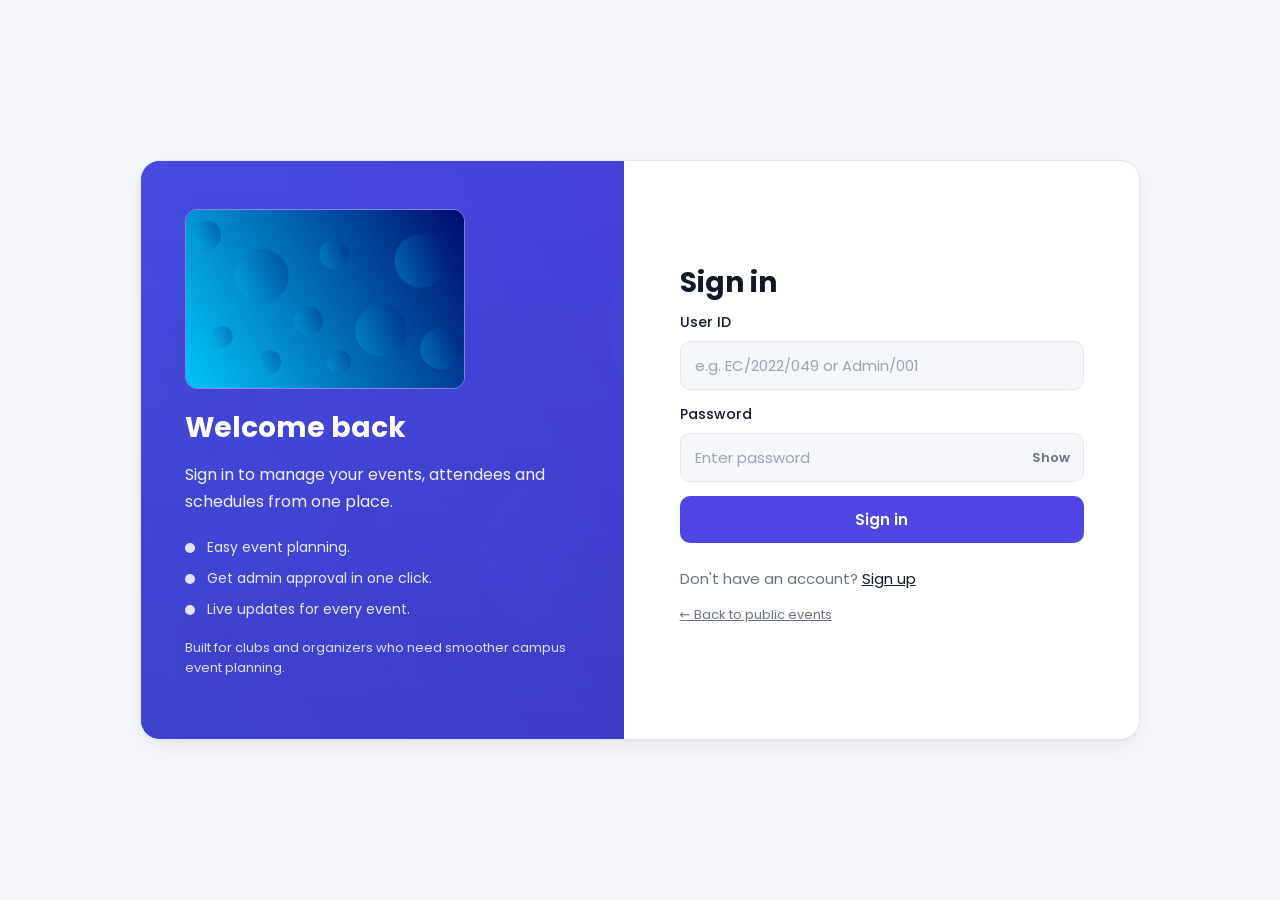
==== frontend/html/event.html @ 81f228fe "Initial commit git add . git commit -m "fixed merge conflicts"  qqqqqqq#" ====
<!DOCTYPE html>
<html>
<head>
  <meta charset="UTF-8">
  <meta name="viewport" content="width=device-width, initial-scale=1.0">
  <title>My Events — Campus Connect</title>
  <link href="https://fonts.googleapis.com/css2?family=Poppins:wght@300;400;500;600;700&display=swap" rel="stylesheet">
  <link rel="stylesheet" href="../css/theme.css">
  <link rel="stylesheet" href="../css/event.css">
</head>
<body>

<!-- Navigation Bar -->
<nav class="navbar">
    <a href="showevents.html" class="logo">Campus Connect</a>
    <div class="nav-buttons" id="navAuthArea"></div>
</nav>

<main class="content">
  <div class="container">
    <div class="card right">
      <div class="poster-preview">
        <h1 id="formTitle">Create an Event</h1>
        <p>Fill out the details below. New and edited events are sent to an admin for approval.</p>
        <div id="formMsg" class="form-msg"></div>
        <form id="eventForm">
          <input type="hidden" id="eventId" value="" />
          <div style="margin-top:14px">
            <label for="title">Event Title</label>
            <input id="title" name="title" type="text" placeholder="e.g. Spring Club Fair" required />
          </div>
          <div class="row" style="margin-top:14px">
            <div class="col">
              <label for="date">Date</label>
              <input id="date" name="date" type="date" required />
            </div>
          </div>
          <div class="row" style="margin-top:14px">
            <div class="col">
              <label for="time">Starting Time</label>
              <input id="time" name="time" type="time" required />
            </div>
            <div class="col">
              <label for="endTime">Finishing Time</label>
              <input id="endTime" name="endTime" type="time" />
            </div>
          </div>
          <div style="margin-top:14px">
            <label for="location">Location</label>
            <input id="location" name="location" type="text" placeholder="Building / Hall" required />
          </div>
          <div style="margin-top:14px">
            <label for="category">Category</label>
            <select id="category" name="category">
              <option>Workshop</option>
              <option>Seminar</option>
              <option>Social</option>
              <option>Competition</option>
            </select>
          </div>
          <div style="margin-top:14px">
            <label for="desc">Description</label>
            <textarea id="desc" placeholder="Short description about the event."></textarea>
          </div>
          <div class="row" style="margin-top:14px;align-items:flex-end">
            <div class="col">
              <label for="capacity">Capacity</label>
              <input id="capacity" name="capacity" type="number" min="1" placeholder="Max attendees" />
            </div>
            <div class="col">
              <label for="organizer">Organizer</label>
              <input id="organizer" name="organizer" type="text" placeholder="Club or person" />
            </div>
          </div>
          <div style="margin-top:14px;display:flex;gap:10px;align-items:center">
            <button type="submit" class="btn" id="submitBtn"><b>Add event</b></button>
            <button type="button" id="cancelEditBtn" class="btn btn-outline" style="display:none"><b>Cancel edit</b></button>
          </div>
        </form>
      </div>
    </div>
    <div>
      <img src="../images/event.jpg" height="400" width="450" alt="Event planning">
    </div>
  </div>

  <section class="card" style="max-width:1000px;margin:32px auto 0;padding:32px;">
    <h2 style="margin-top:0">My events</h2>
    <p style="color:var(--muted);margin-top:-8px">Events you've created. Pending events are awaiting admin approval.</p>
    <div id="myEventsList"><div class="empty-state">Loading your events…</div></div>
  </section>
</main>

<script src="../js/api.js"></script>
<script src="../js/event.js"></script>

<!-- Footer -->
<footer class="footer">
    <div class="footer-container">
        <div class="footer-section">
            <h3>Campus Connect</h3>
            <p>Campus Connect helps students and organizers discover, create, and manage university events efficiently, making campus engagement easier and more accessible.</p>
        </div>
        <div class="footer-section">
            <h3>Quick Links</h3>
            <ul>
                <li><a href="showevents.html">Show Events</a></li>
                <li><a href="event.html">Create Event</a></li>
            </ul>
        </div>
        <div class="footer-section">
            <h3>Contact Us</h3>
            <p>Email: campusconnect@university.edu</p>
            <p>Phone: +94 77 123 4567</p>
            <p>Address: University Campus, Sri Lanka</p>
        </div>
    </div>
    <div class="footer-bottom">
        <p>&copy; 2026 Campus Connect. All Rights Reserved.</p>
    </div>
</footer>
</body>
</html>
---- frontend/css/theme.css ----
/* ============================================================
   Campus Connect — shared modern theme
   Loaded on every page, before the page-specific stylesheet so
   page CSS can still override anything it needs to.
   ============================================================ */

:root {
  --bg: #f6f7fb;
  --surface: #ffffff;
  --surface-strong: #f1f2f8;
  --border: #e5e7eb;
  --text: #111827;
  --muted: #6b7280;
  --accent: #4f46e5;
  --accent-2: #4338ca;
  --accent-soft: #eef2ff;
  --success: #16a34a;
  --success-soft: #dcfce7;
  --warning: #b45309;
  --warning-soft: #fef3c7;
  --danger: #dc2626;
  --danger-soft: #fee2e2;
  --radius: 14px;
  --shadow: 0 1px 2px rgba(16, 24, 40, 0.04), 0 8px 24px rgba(16, 24, 40, 0.06);
}

* { box-sizing: border-box; }

html, body {
  margin: 0;
  min-height: 100%;
  font-family: 'Poppins', system-ui, -apple-system, BlinkMacSystemFont, 'Segoe UI', sans-serif;
  color: var(--text);
  background: var(--bg);
}

a { color: var(--accent); }

/* ===== Navigation Bar ===== */
.navbar {
  position: fixed;
  top: 0;
  left: 0;
  right: 0;
  width: 100%;
  display: flex;
  justify-content: space-between;
  align-items: center;
  padding: 16px 40px;
  box-sizing: border-box;
  background: var(--surface);
  border-bottom: 1px solid var(--border);
  z-index: 1000;
}

.navbar .logo {
  color: var(--text);
  font-size: 1.5rem;
  font-weight: 700;
  letter-spacing: -0.01em;
  text-decoration: none;
}

.nav-buttons {
  display: flex;
  align-items: center;
  gap: 12px;
  flex-wrap: wrap;
}

.nav-user {
  font-size: 13px;
  color: var(--muted);
  margin-right: 4px;
}

.nav-btn {
  text-decoration: none;
  color: #ffffff;
  background: var(--accent);
  padding: 9px 18px;
  border-radius: 8px;
  font-weight: 600;
  font-size: 14px;
  border: none;
  cursor: pointer;
  font-family: inherit;
  transition: background-color 0.2s ease, transform 0.2s ease;
}

.nav-btn:hover { background: var(--accent-2); transform: translateY(-1px); }

.logout-btn {
  background: var(--surface);
  color: var(--text);
  border: 1px solid var(--border);
}

.logout-btn:hover { background: var(--bg); transform: translateY(-1px); }

@media (max-width: 768px) {
  .navbar { flex-direction: column; gap: 12px; padding: 14px; }
  .nav-buttons { width: 100%; justify-content: center; }
}

/* ===== Buttons ===== */
.btn {
  display: inline-block;
  padding: 11px 18px;
  border-radius: 10px;
  border: none;
  cursor: pointer;
  color: #ffffff;
  background: var(--accent);
  font-weight: 600;
  font-size: 14px;
  font-family: inherit;
  transition: background-color 0.15s ease, transform 0.15s ease;
}

.btn:hover { background: var(--accent-2); transform: translateY(-1px); }
.btn:disabled { opacity: 0.6; cursor: not-allowed; transform: none; }

.btn-outline {
  background: var(--surface);
  color: var(--text);
  border: 1px solid var(--border);
}
.btn-outline:hover { background: var(--bg); }

.btn-danger { background: var(--danger); }
.btn-danger:hover { background: #b91c1c; }

.btn-success { background: var(--success); }
.btn-success:hover { background: #15803d; }

.btn-sm { padding: 7px 12px; font-size: 13px; border-radius: 8px; }

/* ===== Status badges ===== */
.badge {
  display: inline-flex;
  align-items: center;
  gap: 6px;
  padding: 4px 12px;
  border-radius: 999px;
  font-size: 12px;
  font-weight: 600;
  text-transform: capitalize;
}
.badge-pending  { background: var(--warning-soft); color: var(--warning); }
.badge-approved { background: var(--success-soft); color: var(--success); }
.badge-rejected { background: var(--danger-soft); color: var(--danger); }

/* ===== Inline form messages (replace alert()) ===== */
.form-msg {
  display: none;
  padding: 11px 14px;
  border-radius: 10px;
  font-size: 14px;
  margin-bottom: 14px;
  line-height: 1.5;
}
.form-msg.show { display: block; }
.form-msg.error   { background: var(--danger-soft);  color: var(--danger); }
.form-msg.success { background: var(--success-soft); color: var(--success); }
.form-msg.info    { background: var(--accent-soft);  color: var(--accent-2); }

/* ===== Generic empty state ===== */
.empty-state {
  padding: 40px 20px;
  text-align: center;
  color: var(--muted);
}

/* ===== Footer ===== */
.footer {
  width: 100%;
  margin-top: auto;
  background: #111827;
  color: #e5e7eb;
  padding: 48px 40px 0;
}

.footer-container {
  max-width: 1100px;
  margin: 0 auto;
  display: grid;
  grid-template-columns: 1.4fr 1fr 1fr;
  gap: 32px;
  padding-bottom: 32px;
}

.footer-section h3 {
  color: #ffffff;
  margin: 0 0 12px;
  font-size: 16px;
}

.footer-section p { color: #9ca3af; line-height: 1.7; font-size: 14px; margin: 0 0 8px; }

.footer-section ul { list-style: none; padding: 0; margin: 0; }
.footer-section ul li { margin-bottom: 8px; }
.footer-section ul li a { color: #9ca3af; text-decoration: none; font-size: 14px; }
.footer-section ul li a:hover { color: #ffffff; }

.footer-bottom {
  border-top: 1px solid rgba(255,255,255,0.08);
  text-align: center;
  padding: 18px 0;
  font-size: 13px;
  color: #9ca3af;
}

@media (max-width: 768px) {
  .footer-container { grid-template-columns: 1fr; }
}
---- frontend/css/event.css ----
:root {
  --bg: #f6f7fb;
  --surface: #ffffff;
  --border: #e5e7eb;
  --text: #111827;
  --muted: #6b7280;
  --accent: #4f46e5;
  --accent-2: #4338ca;
  --accent-soft: #eef2ff;
}

* {
  box-sizing: border-box;
}

body {
  margin: 0;
  min-height: 100vh;
  display: flex;
  flex-direction: column;
  background: var(--bg);
  color: var(--text);
  font-family: "Poppins", system-ui, "Segoe UI", Roboto, Arial, sans-serif;
  padding-top: 80px;
}

.container {
  width: 100%;
  max-width: 1000px;
  margin: 32px auto 0 auto;
  background: var(--surface);
  border: 1px solid var(--border);
  border-radius: 18px;
  padding: 32px;
  display: grid;
  grid-template-columns: 1fr 420px;
  gap: 24px;
  box-shadow: 0 1px 2px rgba(16, 24, 40, 0.04), 0 8px 24px rgba(16, 24, 40, 0.06);
}

.card {
  background: transparent;
  padding: 8px;
  border: none;
}

h1 {
  margin: 10px 0 4px;
  font-size: 32px;
  border-bottom: 1px solid var(--border);
  padding-bottom: 14px;
  text-align: center;
  color: var(--text);
}

label {
  display: block;
  font-size: 14px;
  font-weight: 500;
  margin-bottom: 6px;
  color: var(--text);
}

input[type='text'],
input[type='date'],
input[type='time'],
input[type='email'],
input[type='number'],
select,
textarea {
  width: 100%;
  padding: 11px 12px;
  border-radius: 10px;
  border: 1px solid var(--border);
  background: var(--bg);
  color: var(--text);
  resize: vertical;
  font-family: inherit;
  font-size: 14px;
  outline: none;
  transition: border-color 0.15s ease, box-shadow 0.15s ease, background 0.15s ease;
}

input:focus,
select:focus,
textarea:focus {
  border-color: var(--accent);
  box-shadow: 0 0 0 3px var(--accent-soft);
  background: var(--surface);
}

input::placeholder,
textarea::placeholder {
  color: #9ca3af;
}

textarea {
  min-height: 110px;
}

.row {
  display: flex;
  gap: 12px;
}

.row .col {
  flex: 1;
}

.btn {
  display: inline-block;
  padding: 11px 18px;
  border-radius: 10px;
  border: none;
  cursor: pointer;
  color: #ffffff;
  background: var(--accent);
  font-weight: 600;
  font-size: 14px;
  transition: background-color 0.15s ease, transform 0.15s ease;
}

.btn:hover {
  background: var(--accent-2);
  transform: translateY(-1px);
}

.preview {
  width: 100%;
  height: 220px;
  border-radius: 10px;
  object-fit: cover;
  background: var(--bg);
  border: 1px solid var(--border);
}

@media (max-width: 920px) {
  .container {
    grid-template-columns: 1fr;
  }
  .right {
    order: -1;
  }
}

img {
  border-radius: 14px;
  object-fit: cover;
  border: 1px solid var(--border);
}

/* ===== Navigation Bar ===== */
.navbar {
  position: fixed;
  top: 0;
  left: 0;
  right: 0;
  width: 100%;
  display: flex;
  justify-content: space-between;
  align-items: center;
  padding: 16px 40px;
  box-sizing: border-box;
  background: var(--surface);
  border-bottom: 1px solid var(--border);
  z-index: 1000;
}

.logo {
  color: var(--text);
  font-size: 1.5rem;
  font-weight: 700;
  letter-spacing: -0.01em;
}

.nav-buttons {
  display: flex;
  gap: 12px;
}

.nav-btn {
  text-decoration: none;
  color: #ffffff;
  background: var(--accent);
  padding: 9px 18px;
  border-radius: 8px;
  font-weight: 600;
  font-size: 14px;
  transition: background-color 0.2s ease, transform 0.2s ease;
}

.nav-btn:hover {
  background: var(--accent-2);
  transform: translateY(-1px);
}

.logout-btn {
  background: var(--surface);
  color: var(--text);
  border: 1px solid var(--border);
}

.logout-btn:hover {
  background: var(--bg);
  transform: translateY(-1px);
}

/* Responsive Design */
@media (max-width: 768px) {
  .navbar {
    flex-direction: column;
    gap: 12px;
    padding: 14px;
  }

  .nav-buttons {
    width: 100%;
    justify-content: center;
  }
}

/* =========================
   FOOTER
========================= */

.footer {
  width: 100%;
  margin-top: auto;
  background: #111827;
  color: #e5e7eb;
  border-top: 1px solid var(--border);
}

.footer-container {
  display: flex;
  justify-content: space-between;
  flex-wrap: wrap;
  gap: 32px;
  padding: 36px 40px;
  text-align: left;
}

.footer-section {
  flex: 1;
  min-width: 220px;
}

.footer-section h3 {
  margin-bottom: 12px;
  color: #ffffff;
  font-size: 16px;
}

.footer-section p {
  color: #9ca3af;
  line-height: 1.7;
  font-size: 14px;
}

.footer-section ul {
  list-style: none;
  padding: 0;
  margin: 0;
}

.footer-section ul li {
  margin-bottom: 8px;
}

.footer-section ul li a {
  text-decoration: none;
  color: #9ca3af;
  font-size: 14px;
  transition: color 0.2s ease;
}

.footer-section ul li a:hover {
  color: #ffffff;
}

.footer-bottom {
  text-align: center;
  padding: 16px;
  border-top: 1px solid rgba(255, 255, 255, 0.08);
  color: #9ca3af;
  font-size: 0.85rem;
}

@media (max-width: 768px) {
  .footer-container {
    flex-direction: column;
    text-align: center;
    padding: 28px;
  }
}

.page-content {
  flex: 1;
  display: flex;
  justify-content: center;
  align-items: center;
}

.page-wrapper {
  flex: 1;
  display: flex;
  justify-content: center;
  align-items: center;
  padding: 40px;
}
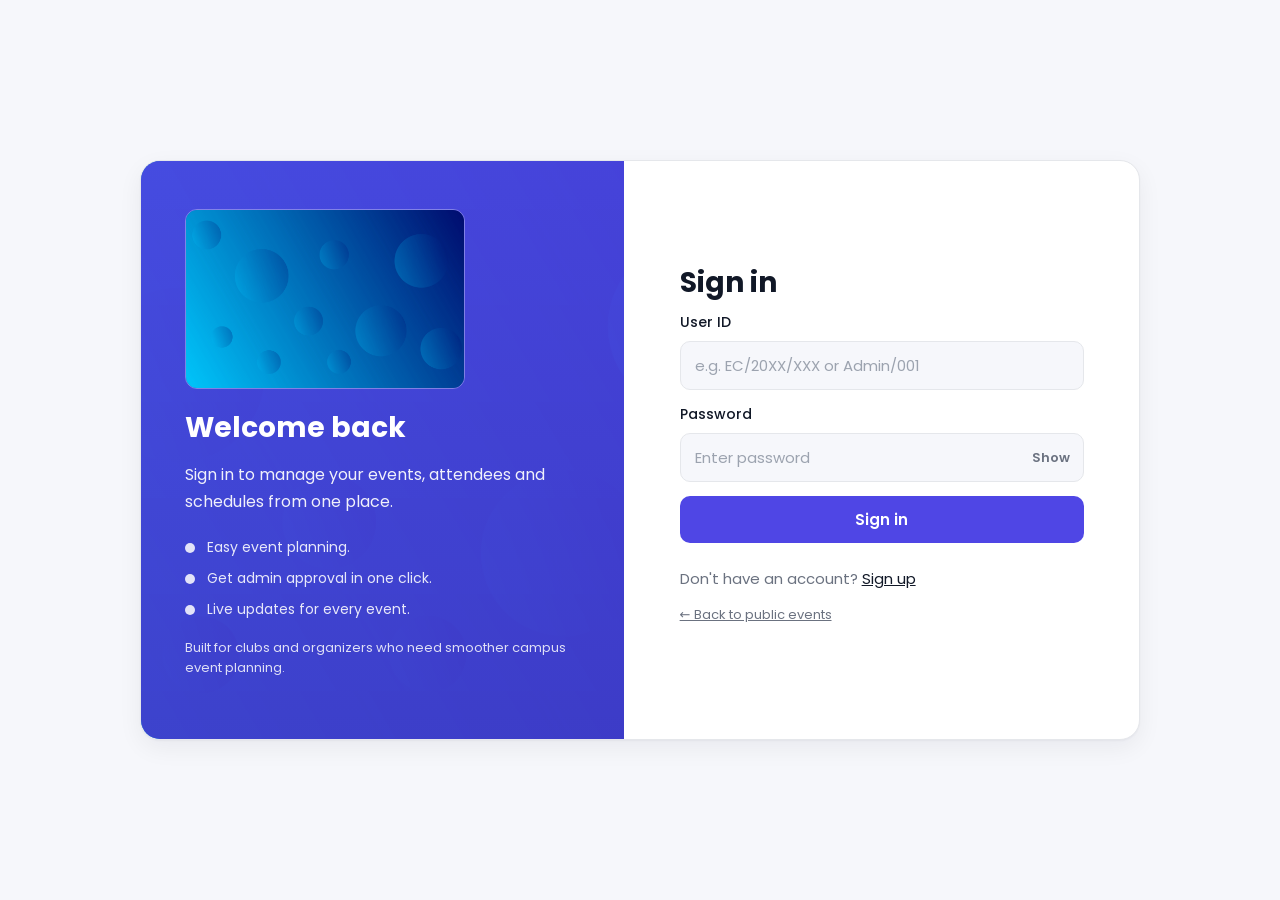
==== commit 59591a3a: "Added images and bug fixed" ====
--- a/frontend/html/event.html
+++ b/frontend/html/event.html
@@ -80,7 +80,7 @@
       </div>
     </div>
     <div>
-      <img src="../images/event.jpg" height="400" width="450" alt="Event planning">
+      <img src="../images/image.png" height="400" width="450" alt="Event planning">
     </div>
   </div>
 
--- a/frontend/css/theme.css
+++ b/frontend/css/theme.css
@@ -74,30 +74,6 @@
   margin-right: 4px;
 }
 
-.nav-btn {
-  text-decoration: none;
-  color: #ffffff;
-  background: var(--accent);
-  padding: 9px 18px;
-  border-radius: 8px;
-  font-weight: 600;
-  font-size: 14px;
-  border: none;
-  cursor: pointer;
-  font-family: inherit;
-  transition: background-color 0.2s ease, transform 0.2s ease;
-}
-
-.nav-btn:hover { background: var(--accent-2); transform: translateY(-1px); }
-
-.logout-btn {
-  background: var(--surface);
-  color: var(--text);
-  border: 1px solid var(--border);
-}
-
-.logout-btn:hover { background: var(--bg); transform: translateY(-1px); }
-
 @media (max-width: 768px) {
   .navbar { flex-direction: column; gap: 12px; padding: 14px; }
   .nav-buttons { width: 100%; justify-content: center; }
@@ -163,7 +139,6 @@
 .form-msg.show { display: block; }
 .form-msg.error   { background: var(--danger-soft);  color: var(--danger); }
 .form-msg.success { background: var(--success-soft); color: var(--success); }
-.form-msg.info    { background: var(--accent-soft);  color: var(--accent-2); }
 
 /* ===== Generic empty state ===== */
 .empty-state {
--- a/frontend/css/event.css
+++ b/frontend/css/event.css
@@ -178,33 +178,6 @@
   gap: 12px;
 }
 
-.nav-btn {
-  text-decoration: none;
-  color: #ffffff;
-  background: var(--accent);
-  padding: 9px 18px;
-  border-radius: 8px;
-  font-weight: 600;
-  font-size: 14px;
-  transition: background-color 0.2s ease, transform 0.2s ease;
-}
-
-.nav-btn:hover {
-  background: var(--accent-2);
-  transform: translateY(-1px);
-}
-
-.logout-btn {
-  background: var(--surface);
-  color: var(--text);
-  border: 1px solid var(--border);
-}
-
-.logout-btn:hover {
-  background: var(--bg);
-  transform: translateY(-1px);
-}
-
 /* Responsive Design */
 @media (max-width: 768px) {
   .navbar {
@@ -293,18 +266,3 @@
     padding: 28px;
   }
 }
-
-.page-content {
-  flex: 1;
-  display: flex;
-  justify-content: center;
-  align-items: center;
-}
-
-.page-wrapper {
-  flex: 1;
-  display: flex;
-  justify-content: center;
-  align-items: center;
-  padding: 40px;
-}
